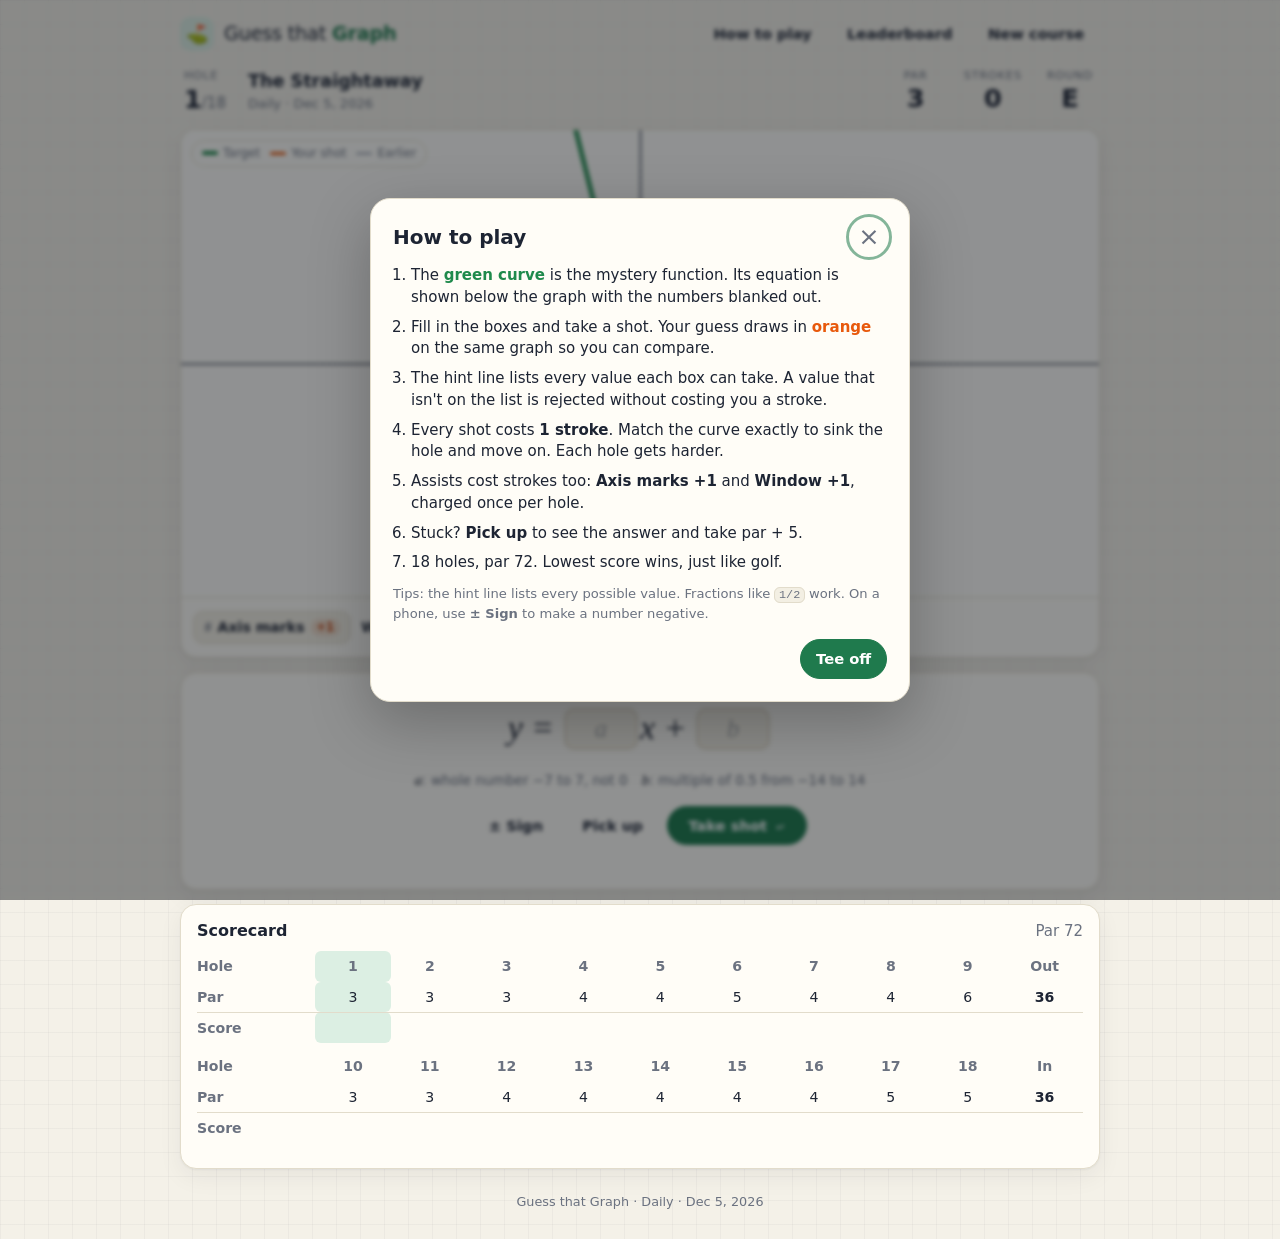
==== public/index.html @ 8b31d604 "Add security headers, SEO metadata, icons and social card Serve a strict 'self'-only CSP plus the us" ====
<!doctype html>
<html lang="en">
<head>
  <meta charset="utf-8">
  <meta name="viewport" content="width=device-width, initial-scale=1, viewport-fit=cover">
  <title>Guess that Graph — a daily curve-fitting golf puzzle</title>
  <meta name="description" content="Read the mystery curve, guess the coefficients and exponents of its equation, and sink all 18 holes in as few strokes as you can. A new course every day.">
  <meta name="theme-color" content="#f4f1e8" media="(prefers-color-scheme: light)">
  <meta name="theme-color" content="#0f141a" media="(prefers-color-scheme: dark)">
  <link rel="canonical" href="https://graph.tryonlinux.com/">

  <meta property="og:type" content="website">
  <meta property="og:site_name" content="Guess that Graph">
  <meta property="og:title" content="Guess that Graph">
  <meta property="og:description" content="Read the curve, guess the equation, fewest strokes wins. 18 holes, par 72, a new course daily.">
  <meta property="og:url" content="https://graph.tryonlinux.com/">
  <meta property="og:image" content="https://graph.tryonlinux.com/og-image.png">
  <meta property="og:image:type" content="image/png">
  <meta property="og:image:width" content="1200">
  <meta property="og:image:height" content="630">
  <meta property="og:image:alt" content="A graph with a green mystery curve and an orange guess beside a blanked-out equation">
  <meta name="twitter:card" content="summary_large_image">
  <meta name="twitter:title" content="Guess that Graph">
  <meta name="twitter:description" content="Read the curve, guess the equation, fewest strokes wins. 18 holes, par 72, a new course daily.">
  <meta name="twitter:image" content="https://graph.tryonlinux.com/og-image.png">

  <link rel="icon" href="/favicon.svg" type="image/svg+xml">
  <link rel="apple-touch-icon" href="/apple-touch-icon.png">
  <link rel="manifest" href="/site.webmanifest">
  <meta name="apple-mobile-web-app-title" content="Graph Golf">
  <link rel="stylesheet" href="style.css">
  <script type="application/ld+json">
  {
    "@context": "https://schema.org",
    "@type": "VideoGame",
    "name": "Guess that Graph",
    "url": "https://graph.tryonlinux.com/",
    "image": "https://graph.tryonlinux.com/og-image.png",
    "description": "A golf-style math puzzle. A mystery curve is plotted and its equation shown with the numbers blanked out; fill them in and match the curve in as few strokes as possible across 18 holes.",
    "genre": ["Puzzle", "Educational"],
    "applicationCategory": "Game",
    "gamePlatform": "Web browser",
    "playMode": "SinglePlayer",
    "operatingSystem": "Any",
    "inLanguage": "en",
    "author": { "@type": "Person", "name": "Jordan Tryon" },
    "offers": { "@type": "Offer", "price": "0", "priceCurrency": "USD" }
  }
  </script>
</head>
<body>
  <header class="topbar">
    <a class="brand" href="./" aria-label="Guess that Graph home">
      <span class="brand-mark" aria-hidden="true">⛳</span>
      <span>Guess that <b>Graph</b></span>
    </a>
    <nav class="topnav">
      <button class="btn ghost" data-open="help">How to play</button>
      <button class="btn ghost" data-open="board">Leaderboard</button>
      <button class="btn ghost" data-open="course">New course</button>
    </nav>
  </header>

  <main class="wrap">
    <section class="hud">
      <div class="hud-hole">
        <span class="label">Hole</span>
        <strong id="hudHole">1</strong><span class="muted">/18</span>
      </div>
      <div class="hud-name">
        <span id="hudName">The Straightaway</span>
        <span class="muted small" id="hudCourse"></span>
      </div>
      <div class="hud-stat"><span class="label">Par</span><strong id="hudPar">3</strong></div>
      <div class="hud-stat"><span class="label">Strokes</span><strong id="hudStrokes">0</strong></div>
      <div class="hud-stat"><span class="label">Round</span><strong id="hudRound">E</strong></div>
    </section>

    <section class="card plot-card">
      <div class="plot" id="plot">
        <canvas id="canvas" aria-label="Graph of the mystery function and your guesses" role="img"></canvas>
        <div class="legend" aria-hidden="true">
          <span><i class="sw sw-target"></i>Target</span>
          <span><i class="sw sw-guess"></i>Your shot</span>
          <span><i class="sw sw-ghost"></i>Earlier</span>
        </div>
        <div class="pan-hint" id="panHint" hidden>Drag to pan · scroll to zoom</div>
      </div>
      <div class="tools">
        <button class="tool" id="toggleMarks" aria-pressed="false">
          <span class="tool-ico" aria-hidden="true">#</span> Axis marks <span class="cost" id="marksCost">+1</span>
        </button>
        <div class="tool-group" role="group" aria-label="Window size">
          <span class="tool-label">Window <span class="cost" id="winCost">+1</span></span>
          <button class="tool icon" id="zoomOut" aria-label="Zoom out">−</button>
          <button class="tool icon" id="zoomIn" aria-label="Zoom in">+</button>
          <button class="tool icon" id="zoomReset" aria-label="Reset window">⟲</button>
        </div>
      </div>
    </section>

    <section class="card eq-card">
      <form id="guessForm" autocomplete="off" novalidate>
        <div class="equation" id="equation"></div>
        <p class="hints" id="hints"></p>
        <div class="actions">
          <button type="button" class="btn ghost" id="signBtn" title="Flip the sign of the selected box">± Sign</button>
          <button type="button" class="btn ghost" id="pickUpBtn" title="Give up this hole and see the answer">Pick up</button>
          <button type="submit" class="btn primary" id="shotBtn">Take shot <kbd>↵</kbd></button>
        </div>
        <p class="shot-msg" id="shotMsg" aria-live="polite"></p>
      </form>

      <div class="result" id="result" hidden>
        <div>
          <div class="result-term" id="resTerm"></div>
          <div class="result-sub" id="resSub"></div>
          <div class="result-eq" id="resEq"></div>
        </div>
        <button class="btn primary" id="nextBtn">Next hole →</button>
      </div>

      <div class="history" id="history"></div>
    </section>

    <section class="card score-card">
      <div class="score-head">
        <h2>Scorecard</h2>
        <span class="muted" id="scoreTotal"></span>
      </div>
      <div id="scorecard"></div>
    </section>
  </main>

  <footer class="foot">
    <span>Guess that Graph</span> · <span id="footCourse"></span>
  </footer>

  <div class="toast" id="toast" role="status" aria-live="polite"></div>

  <!-- How to play -->
  <dialog id="dlg-help">
    <div class="dlg">
      <header><h2>How to play</h2><button class="x" data-close aria-label="Close">×</button></header>
      <ol class="steps">
        <li>The <b class="c-target">green curve</b> is the mystery function. Its equation is shown below the graph with the numbers blanked out.</li>
        <li>Fill in the boxes and take a shot. Your guess draws in <b class="c-guess">orange</b> on the same graph so you can compare.</li>
        <li>The hint line lists every value each box can take. A value that isn't on the list is rejected without costing you a stroke.</li>
        <li>Every shot costs <b>1 stroke</b>. Match the curve exactly to sink the hole and move on. Each hole gets harder.</li>
        <li>Assists cost strokes too: <b>Axis marks +1</b> and <b>Window +1</b>, charged once per hole.</li>
        <li>Stuck? <b>Pick up</b> to see the answer and take par + 5.</li>
        <li>18 holes, par 72. Lowest score wins, just like golf.</li>
      </ol>
      <p class="fine">Tips: the hint line lists every possible value. Fractions like <code>1/2</code> work. On a phone, use <b>± Sign</b> to make a number negative.</p>
      <div class="dlg-actions"><button class="btn primary" data-close>Tee off</button></div>
    </div>
  </dialog>

  <!-- Leaderboard -->
  <dialog id="dlg-board">
    <div class="dlg">
      <header><h2>Leaderboard</h2><button class="x" data-close aria-label="Close">×</button></header>
      <div class="tabs" role="tablist">
        <button role="tab" data-tab="course" aria-selected="true">This course</button>
        <button role="tab" data-tab="all" aria-selected="false">All rounds</button>
      </div>
      <div id="boardBody"></div>
      <p class="fine">Scores are saved in this browser.</p>
    </div>
  </dialog>

  <!-- Course picker -->
  <dialog id="dlg-course">
    <div class="dlg">
      <header><h2>Choose a course</h2><button class="x" data-close aria-label="Close">×</button></header>
      <div class="option">
        <div>
          <strong>Daily course</strong>
          <div class="muted small" id="dailyStatus">Same 18 holes for everyone today.</div>
        </div>
        <button class="btn primary" id="playDaily">Play daily</button>
      </div>
      <div class="option">
        <div>
          <strong>Random course</strong>
          <div class="muted small">Fresh holes with a code you can share.</div>
        </div>
        <button class="btn" id="playRandom">Start random</button>
      </div>
      <form class="option" id="codeForm">
        <label for="codeInput"><strong>Course code</strong>
          <span class="muted small">Play a friend's course.</span></label>
        <div class="inline">
          <input id="codeInput" maxlength="8" placeholder="e.g. K3F9QZ" autocapitalize="characters" spellcheck="false">
          <button class="btn">Go</button>
        </div>
      </form>
      <div class="option subtle">
        <div>
          <strong>Current course</strong>
          <div class="muted small" id="currentCourseInfo"></div>
        </div>
        <div class="inline">
          <button class="btn ghost" id="copyLink">Copy link</button>
          <button class="btn ghost danger" id="restartCourse">Restart</button>
        </div>
      </div>
    </div>
  </dialog>

  <!-- Round complete -->
  <dialog id="dlg-finish">
    <div class="dlg">
      <header><h2>Round complete</h2><button class="x" data-close aria-label="Close">×</button></header>
      <div class="big-score">
        <strong id="finStrokes">72</strong>
        <span class="topar" id="finToPar">E</span>
      </div>
      <p class="center muted" id="finLine"></p>
      <pre class="emoji-card" id="finEmoji"></pre>
      <form id="lbForm" class="lb-form">
        <label for="lbName">Name for the leaderboard</label>
        <div class="inline">
          <input id="lbName" maxlength="20" required placeholder="Your name">
          <button class="btn primary">Save score</button>
        </div>
      </form>
      <p class="center saved" id="lbSaved" hidden>Score saved to the leaderboard.</p>
      <div class="dlg-actions">
        <button class="btn" id="shareBtn">Share result</button>
        <button class="btn ghost" data-open="board">Leaderboard</button>
        <button class="btn ghost" data-open="course">Another course</button>
      </div>
    </div>
  </dialog>

  <script src="game.js"></script>
</body>
</html>
---- public/style.css ----
:root {
  --bg: #f4f1e8;
  --surface: #fffdf7;
  --surface-2: #f3efe3;
  --ink: #1d2433;
  --muted: #6b7280;
  --line: #e2dccb;
  --accent: #1f7a4d;
  --accent-hover: #196641;
  --accent-ink: #ffffff;
  --accent-soft: #dcefe3;
  --target: #1f8a4c;
  --guess: #e8590c;
  --ghost: #8b93a3;
  --plot-bg: #fffef9;
  --grid: #ece6d5;
  --axis: #3b4252;
  --label: #6b7280;
  --danger: #b4410f;
  --eagle: #7c3aed;
  --birdie: #2563eb;
  --bogey: #b7791f;
  --double: #c2410c;
  --paper-line: rgba(29, 36, 51, 0.035);
  --radius: 16px;
  --shadow: 0 1px 2px rgba(29, 36, 51, 0.05), 0 8px 24px rgba(29, 36, 51, 0.06);
  --font: ui-rounded, "SF Pro Rounded", system-ui, -apple-system, "Segoe UI", Roboto, "Helvetica Neue", Arial, sans-serif;
  --math: "Cambria Math", "STIX Two Math", "Latin Modern Math", Cambria, "Times New Roman", Times, serif;
  color-scheme: light;
}

@media (prefers-color-scheme: dark) {
  :root {
    --bg: #0f141a;
    --surface: #161d25;
    --surface-2: #1c252f;
    --ink: #e7eaee;
    --muted: #97a1ae;
    --line: #27323e;
    --accent: #3fbf7f;
    --accent-hover: #52cc8e;
    --accent-ink: #062014;
    --accent-soft: #173327;
    --target: #4ade80;
    --guess: #fb923c;
    --ghost: #7c8796;
    --plot-bg: #121920;
    --grid: #1e2833;
    --axis: #aab4c0;
    --label: #8793a2;
    --danger: #f08a5d;
    --eagle: #a78bfa;
    --birdie: #60a5fa;
    --bogey: #e0b45a;
    --double: #f97316;
    --paper-line: rgba(255, 255, 255, 0.025);
    --shadow: 0 1px 2px rgba(0, 0, 0, 0.3), 0 8px 24px rgba(0, 0, 0, 0.25);
    color-scheme: dark;
  }
}

* { box-sizing: border-box; }
[hidden] { display: none !important; }

html { -webkit-text-size-adjust: 100%; }

body {
  margin: 0;
  font-family: var(--font);
  font-size: 15px;
  line-height: 1.45;
  color: var(--ink);
  background-color: var(--bg);
  background-image:
    linear-gradient(var(--paper-line) 1px, transparent 1px),
    linear-gradient(90deg, var(--paper-line) 1px, transparent 1px);
  background-size: 24px 24px;
  min-height: 100vh;
  padding-inline: max(16px, env(safe-area-inset-left));
}

button, input { font: inherit; color: inherit; }
kbd {
  font-family: var(--font);
  font-size: 0.75em;
  opacity: 0.75;
  margin-left: 0.35em;
}
code {
  font-size: 0.9em;
  background: var(--surface-2);
  border: 1px solid var(--line);
  border-radius: 6px;
  padding: 0 0.3em;
}

.muted { color: var(--muted); }
.small { font-size: 0.82rem; }
.center { text-align: center; }

/* ---------- top bar ---------- */
.topbar {
  max-width: 920px;
  margin: 0 auto;
  display: flex;
  align-items: center;
  justify-content: space-between;
  gap: 12px;
  flex-wrap: wrap;
  padding-block: 14px 6px;
}
.brand {
  display: flex;
  align-items: center;
  gap: 10px;
  color: inherit;
  text-decoration: none;
  font-size: 1.2rem;
  letter-spacing: -0.01em;
}
.brand b { color: var(--accent); }
.brand-mark {
  display: grid;
  place-items: center;
  width: 34px;
  height: 34px;
  border-radius: 10px;
  background: var(--accent-soft);
  font-size: 18px;
}
.topnav { display: flex; gap: 4px; flex-wrap: wrap; }

/* ---------- buttons ---------- */
.btn {
  appearance: none;
  border: 1px solid var(--line);
  background: var(--surface);
  color: var(--ink);
  padding: 0.55em 1em;
  border-radius: 999px;
  cursor: pointer;
  font-weight: 600;
  font-size: 0.92rem;
  white-space: nowrap;
  transition: background-color 0.15s, border-color 0.15s, transform 0.08s;
}
.btn:hover { border-color: var(--muted); }
.btn:active { transform: translateY(1px); }
.btn:disabled { opacity: 0.45; cursor: not-allowed; transform: none; }
.btn.primary {
  background: var(--accent);
  border-color: var(--accent);
  color: var(--accent-ink);
}
.btn.primary:hover { background: var(--accent-hover); border-color: var(--accent-hover); }
.btn.ghost { background: transparent; border-color: transparent; }
.btn.ghost:hover { background: var(--surface-2); border-color: var(--line); }
.btn.danger { color: var(--danger); }
:focus-visible { outline: 3px solid color-mix(in srgb, var(--accent) 55%, transparent); outline-offset: 2px; }

/* ---------- layout ---------- */
.wrap {
  max-width: 920px;
  margin: 0 auto;
  display: grid;
  grid-template-columns: minmax(0, 1fr);
  gap: 14px;
  padding-block: 8px 24px;
}
.wrap > * { min-width: 0; }
.card {
  background: var(--surface);
  border: 1px solid var(--line);
  border-radius: var(--radius);
  box-shadow: var(--shadow);
}

/* ---------- HUD ---------- */
.hud {
  display: grid;
  grid-template-columns: auto 1fr repeat(3, auto);
  align-items: center;
  gap: 8px 22px;
  padding-inline: 4px;
}
.hud .label {
  display: block;
  font-size: 0.7rem;
  text-transform: uppercase;
  letter-spacing: 0.08em;
  color: var(--muted);
}
.hud strong { font-size: 1.6rem; line-height: 1.1; font-variant-numeric: tabular-nums; }
.hud-hole .label { margin-bottom: 1px; }
.hud-name { display: flex; flex-direction: column; min-width: 0; }
.hud-name > span:first-child { font-weight: 700; font-size: 1.1rem; }
.hud-stat { text-align: center; min-width: 52px; }
#hudRound.under { color: var(--birdie); }
#hudRound.over { color: var(--double); }

/* ---------- plot ---------- */
.plot-card { overflow: hidden; }
.plot {
  position: relative;
  height: clamp(260px, 52vh, 540px);
  background: var(--plot-bg);
  border-bottom: 1px solid var(--line);
  touch-action: manipulation;
}
.plot.pannable { cursor: grab; touch-action: none; }
.plot.pannable.dragging { cursor: grabbing; }
.plot canvas { position: absolute; inset: 0; width: 100%; height: 100%; display: block; }
.legend {
  position: absolute;
  top: 10px;
  left: 10px;
  display: flex;
  gap: 10px;
  flex-wrap: wrap;
  font-size: 0.75rem;
  color: var(--muted);
  background: color-mix(in srgb, var(--plot-bg) 85%, transparent);
  padding: 4px 10px;
  border-radius: 999px;
  border: 1px solid var(--line);
  pointer-events: none;
}
.legend span { display: inline-flex; align-items: center; gap: 5px; }
.sw { display: inline-block; width: 16px; height: 3px; border-radius: 2px; }
.sw-target { background: var(--target); height: 4px; }
.sw-guess { background: var(--guess); }
.sw-ghost { background: var(--ghost); opacity: 0.6; }
.pan-hint {
  position: absolute;
  bottom: 10px;
  right: 10px;
  font-size: 0.75rem;
  color: var(--muted);
  pointer-events: none;
}

.tools {
  display: flex;
  align-items: center;
  gap: 10px;
  flex-wrap: wrap;
  padding: 10px 12px;
}
.tool {
  appearance: none;
  display: inline-flex;
  align-items: center;
  gap: 6px;
  border: 1px solid var(--line);
  background: var(--surface-2);
  border-radius: 10px;
  padding: 0.4em 0.75em;
  cursor: pointer;
  font-weight: 600;
  font-size: 0.88rem;
}
.tool:hover { border-color: var(--muted); }
.tool[aria-pressed="true"] { background: var(--accent-soft); border-color: var(--accent); color: var(--ink); }
.tool.icon { width: 34px; justify-content: center; padding: 0.4em 0; font-size: 1.05rem; }
.tool-ico { font-family: var(--math); color: var(--muted); }
.tool-group { display: inline-flex; align-items: center; gap: 4px; }
.tool-label { font-size: 0.88rem; font-weight: 600; margin-right: 4px; display: inline-flex; gap: 6px; align-items: center; }
.cost {
  font-size: 0.72rem;
  font-weight: 700;
  color: var(--double);
  background: color-mix(in srgb, var(--double) 12%, transparent);
  border-radius: 999px;
  padding: 0 0.5em;
}
.cost.paid { color: var(--muted); background: var(--surface-2); }

/* ---------- equation ---------- */
.eq-card { padding: 18px 16px 14px; }
.equation {
  font-family: var(--math);
  font-size: clamp(22px, 5vw, 34px);
  line-height: 2.2;
  text-align: center;
  word-spacing: 0.02em;
}
.equation i { font-style: italic; padding-right: 0.04em; }
.equation .op { white-space: pre; }
.slot {
  display: inline-block;
  font-family: var(--font);
  font-size: 0.72em;
  font-weight: 600;
  width: 3em;
  height: 1.7em;
  text-align: center;
  padding: 0 0.1em;
  margin: 0 0.1em;
  border: 2px solid var(--line);
  border-radius: 10px;
  background: var(--surface-2);
  color: var(--ink);
  vertical-align: 0.1em;
  transition: border-color 0.15s, box-shadow 0.15s;
}
.slot::placeholder { color: var(--muted); opacity: 0.55; font-family: var(--math); font-style: italic; font-weight: 400; }
.slot:focus { outline: none; border-color: var(--accent); box-shadow: 0 0 0 3px color-mix(in srgb, var(--accent) 25%, transparent); }
.slot.sup { font-size: 0.48em; width: 2.6em; height: 1.8em; vertical-align: 1.35em; margin-left: 0.05em; }
.slot:disabled { opacity: 1; background: var(--accent-soft); border-color: transparent; }
.slot.shake { animation: shake 0.35s; border-color: var(--double); }
@keyframes shake {
  20%, 60% { transform: translateX(-4px); }
  40%, 80% { transform: translateX(4px); }
}

.hints {
  margin: 4px 0 14px;
  text-align: center;
  color: var(--muted);
  font-size: 0.85rem;
  display: flex;
  flex-wrap: wrap;
  justify-content: center;
  gap: 4px 14px;
}
.hints i { font-family: var(--math); font-size: 1.1em; color: var(--ink); }

.actions { display: flex; gap: 8px; justify-content: center; flex-wrap: wrap; }
.actions .btn.primary { padding-inline: 1.4em; }
.shot-msg { text-align: center; min-height: 1.4em; margin: 10px 0 0; color: var(--muted); font-size: 0.9rem; }

.result {
  display: flex;
  align-items: center;
  justify-content: space-between;
  gap: 14px;
  flex-wrap: wrap;
  margin-top: 6px;
  padding: 14px 16px;
  border-radius: 12px;
  background: var(--accent-soft);
  animation: pop 0.35s ease-out;
}
.result-term { font-size: 1.5rem; font-weight: 800; letter-spacing: -0.01em; }
.result-sub { color: var(--muted); font-size: 0.9rem; }
.result-eq { font-family: var(--math); font-size: 1.25rem; margin-top: 2px; }
.result-eq i { font-style: italic; }
.result.picked { background: var(--surface-2); }
@keyframes pop { from { transform: scale(0.97); opacity: 0; } to { transform: scale(1); opacity: 1; } }

.history {
  display: flex;
  flex-wrap: wrap;
  gap: 6px;
  justify-content: center;
  margin-top: 12px;
}
.history:empty { display: none; }
.chip {
  appearance: none;
  border: 1px solid var(--line);
  background: transparent;
  border-radius: 999px;
  padding: 0.2em 0.7em;
  font-size: 0.8rem;
  color: var(--muted);
  cursor: pointer;
  font-variant-numeric: tabular-nums;
}
.chip:hover { color: var(--ink); border-color: var(--muted); }
.chip b { color: var(--ink); font-weight: 600; }
.chip i { font-family: var(--math); }
.chip.win { border-color: var(--accent); color: var(--accent); }

/* ---------- scorecard ---------- */
.score-card { padding: 14px 16px 16px; }
.score-head { display: flex; justify-content: space-between; align-items: baseline; gap: 8px; flex-wrap: wrap; margin-bottom: 8px; }
.score-head h2 { font-size: 1rem; margin: 0; }
.sc-scroll { overflow-x: auto; margin-bottom: 8px; }
.sc {
  border-collapse: collapse;
  width: 100%;
  min-width: 520px;
  font-variant-numeric: tabular-nums;
  font-size: 0.88rem;
}
.sc th, .sc td { text-align: center; padding: 5px 2px; border-bottom: 1px solid var(--line); min-width: 34px; }
.sc th[scope="row"] { text-align: left; color: var(--muted); font-weight: 600; min-width: 52px; padding-left: 0; }
.sc thead th { color: var(--muted); font-weight: 600; }
.sc .cur { background: var(--accent-soft); border-radius: 6px; }
.sc .sum { font-weight: 700; }
.sc tr:last-child th, .sc tr:last-child td { border-bottom: none; }
.mark {
  display: inline-grid;
  place-items: center;
  width: 26px;
  height: 26px;
  font-weight: 700;
}
.mark.eagle { border-radius: 50%; box-shadow: 0 0 0 2px var(--eagle), 0 0 0 4px var(--surface), 0 0 0 6px var(--eagle); color: var(--eagle); width: 22px; height: 22px; }
.mark.birdie { border-radius: 50%; box-shadow: 0 0 0 2px var(--birdie); color: var(--birdie); }
.mark.bogey { box-shadow: 0 0 0 2px var(--bogey); color: var(--bogey); border-radius: 3px; }
.mark.double { box-shadow: 0 0 0 2px var(--double), 0 0 0 4px var(--surface), 0 0 0 6px var(--double); color: var(--double); border-radius: 2px; width: 22px; height: 22px; }
.mark.picked { color: var(--muted); text-decoration: line-through; }
.mark.live { color: var(--muted); font-weight: 500; }

/* ---------- footer ---------- */
.foot {
  max-width: 920px;
  margin: 0 auto;
  padding-block: 0 28px;
  text-align: center;
  font-size: 0.8rem;
  color: var(--muted);
}

/* ---------- toast ---------- */
.toast {
  position: fixed;
  left: 50%;
  bottom: max(20px, env(safe-area-inset-bottom));
  transform: translate(-50%, 20px);
  background: var(--ink);
  color: var(--bg);
  padding: 10px 16px;
  border-radius: 12px;
  font-size: 0.9rem;
  max-width: calc(100vw - 32px);
  opacity: 0;
  pointer-events: none;
  transition: opacity 0.2s, transform 0.2s;
  z-index: 50;
  text-align: center;
}
.toast.show { opacity: 1; transform: translate(-50%, 0); }

/* ---------- dialogs ---------- */
dialog {
  border: 1px solid var(--line);
  border-radius: 20px;
  padding: 0;
  width: min(540px, calc(100vw - 32px));
  max-height: calc(100vh - 48px);
  background: var(--surface);
  color: var(--ink);
  box-shadow: 0 20px 60px rgba(0, 0, 0, 0.25);
}
dialog::backdrop { background: rgba(10, 14, 20, 0.45); backdrop-filter: blur(2px); }
dialog[open] { animation: pop 0.2s ease-out; }
.dlg { padding: 20px 22px 22px; }
.dlg header { display: flex; justify-content: space-between; align-items: center; margin-bottom: 10px; }
.dlg h2 { margin: 0; font-size: 1.25rem; }
.x {
  appearance: none;
  border: none;
  background: transparent;
  font-size: 1.6rem;
  line-height: 1;
  cursor: pointer;
  color: var(--muted);
  width: 36px;
  height: 36px;
  border-radius: 50%;
}
.x:hover { background: var(--surface-2); color: var(--ink); }
.steps { padding-left: 1.2em; margin: 0 0 10px; }
.steps li { margin-bottom: 8px; }
.c-target { color: var(--target); }
.c-guess { color: var(--guess); }
.fine { color: var(--muted); font-size: 0.82rem; margin: 10px 0 0; }
.dlg-actions { display: flex; gap: 8px; justify-content: flex-end; flex-wrap: wrap; margin-top: 16px; }

.option {
  display: flex;
  justify-content: space-between;
  align-items: center;
  gap: 12px;
  flex-wrap: wrap;
  padding: 12px 0;
  border-bottom: 1px solid var(--line);
  margin: 0;
}
.option:last-child { border-bottom: none; }
.option label { display: flex; flex-direction: column; }
.inline { display: flex; gap: 6px; align-items: center; }
.dlg input {
  border: 1px solid var(--line);
  background: var(--surface-2);
  border-radius: 10px;
  padding: 0.5em 0.75em;
  min-width: 0;
  width: 150px;
}
.dlg input:focus { outline: none; border-color: var(--accent); }
#codeInput { text-transform: uppercase; letter-spacing: 0.08em; width: 130px; }

.tabs { display: flex; gap: 4px; margin-bottom: 10px; background: var(--surface-2); padding: 4px; border-radius: 999px; width: fit-content; }
.tabs button {
  appearance: none;
  border: none;
  background: transparent;
  padding: 0.35em 0.9em;
  border-radius: 999px;
  cursor: pointer;
  font-weight: 600;
  font-size: 0.88rem;
  color: var(--muted);
}
.tabs button[aria-selected="true"] { background: var(--surface); color: var(--ink); box-shadow: var(--shadow); }
.board-scroll { overflow-x: auto; max-height: 50vh; }
.board { width: 100%; border-collapse: collapse; font-variant-numeric: tabular-nums; font-size: 0.9rem; }
.board th { text-align: left; color: var(--muted); font-weight: 600; font-size: 0.78rem; text-transform: uppercase; letter-spacing: 0.05em; padding: 6px 8px; border-bottom: 1px solid var(--line); }
.board td { padding: 8px; border-bottom: 1px solid var(--line); white-space: nowrap; }
.board td.name { white-space: normal; word-break: break-word; font-weight: 600; }
.board tr.me td { background: var(--accent-soft); }
.board .num { text-align: right; }
.empty { text-align: center; color: var(--muted); padding: 24px 0; }

.big-score { display: flex; justify-content: center; align-items: baseline; gap: 12px; margin: 6px 0 0; }
.big-score strong { font-size: 3.4rem; line-height: 1; font-variant-numeric: tabular-nums; }
.topar { font-size: 1.5rem; font-weight: 700; }
.topar.under { color: var(--birdie); }
.topar.over { color: var(--double); }
.emoji-card {
  text-align: center;
  font-size: 1.3rem;
  line-height: 1.35;
  letter-spacing: 0.1em;
  margin: 8px 0 14px;
  font-family: inherit;
  white-space: pre-wrap;
}
.lb-form { display: flex; flex-direction: column; gap: 6px; align-items: center; }
.lb-form label { font-size: 0.85rem; color: var(--muted); }
.lb-form input { width: 190px; }
.saved { color: var(--accent); font-weight: 600; }

/* ---------- confetti ---------- */
.confetti { position: fixed; inset: 0; pointer-events: none; overflow: hidden; z-index: 60; }
.confetti span {
  position: absolute;
  top: -16px;
  width: 8px;
  height: 12px;
  border-radius: 2px;
  animation: fall var(--d, 2s) cubic-bezier(0.25, 0.4, 0.6, 1) forwards;
}
@keyframes fall {
  to { transform: translate(var(--x, 0), 105vh) rotate(var(--r, 360deg)); opacity: 0.8; }
}

/* ---------- small screens ---------- */
@media (max-width: 640px) {
  .topnav .btn { padding-inline: 0.7em; font-size: 0.85rem; }
  .hud { grid-template-columns: auto 1fr repeat(3, auto); gap: 6px 12px; }
  .hud strong { font-size: 1.3rem; }
  .hud-name > span:first-child { font-size: 0.95rem; }
  .hud-stat { min-width: 40px; }
  .plot { height: clamp(240px, 46vh, 420px); }
  .legend { font-size: 0.7rem; gap: 8px; }
  .option > .btn { width: 100%; }
}
@media (max-width: 420px) {
  .hud { grid-template-columns: repeat(3, 1fr); }
  .hud-hole { grid-column: 1; grid-row: 1; }
  .hud-name { grid-column: 2 / 4; grid-row: 1; }
  .hud-stat { grid-row: 2; }
}

@media (prefers-reduced-motion: reduce) {
  *, *::before, *::after { animation-duration: 0.001ms !important; transition-duration: 0.001ms !important; }
}

/* ---------- 404 ---------- */
.notfound { text-align: center; padding: 56px 20px; }
.notfound h1 { font-size: 1.9rem; margin: 0 0 6px; letter-spacing: -0.01em; }
.notfound p { margin: 0 0 20px; }
.notfound .btn { display: inline-block; text-decoration: none; }
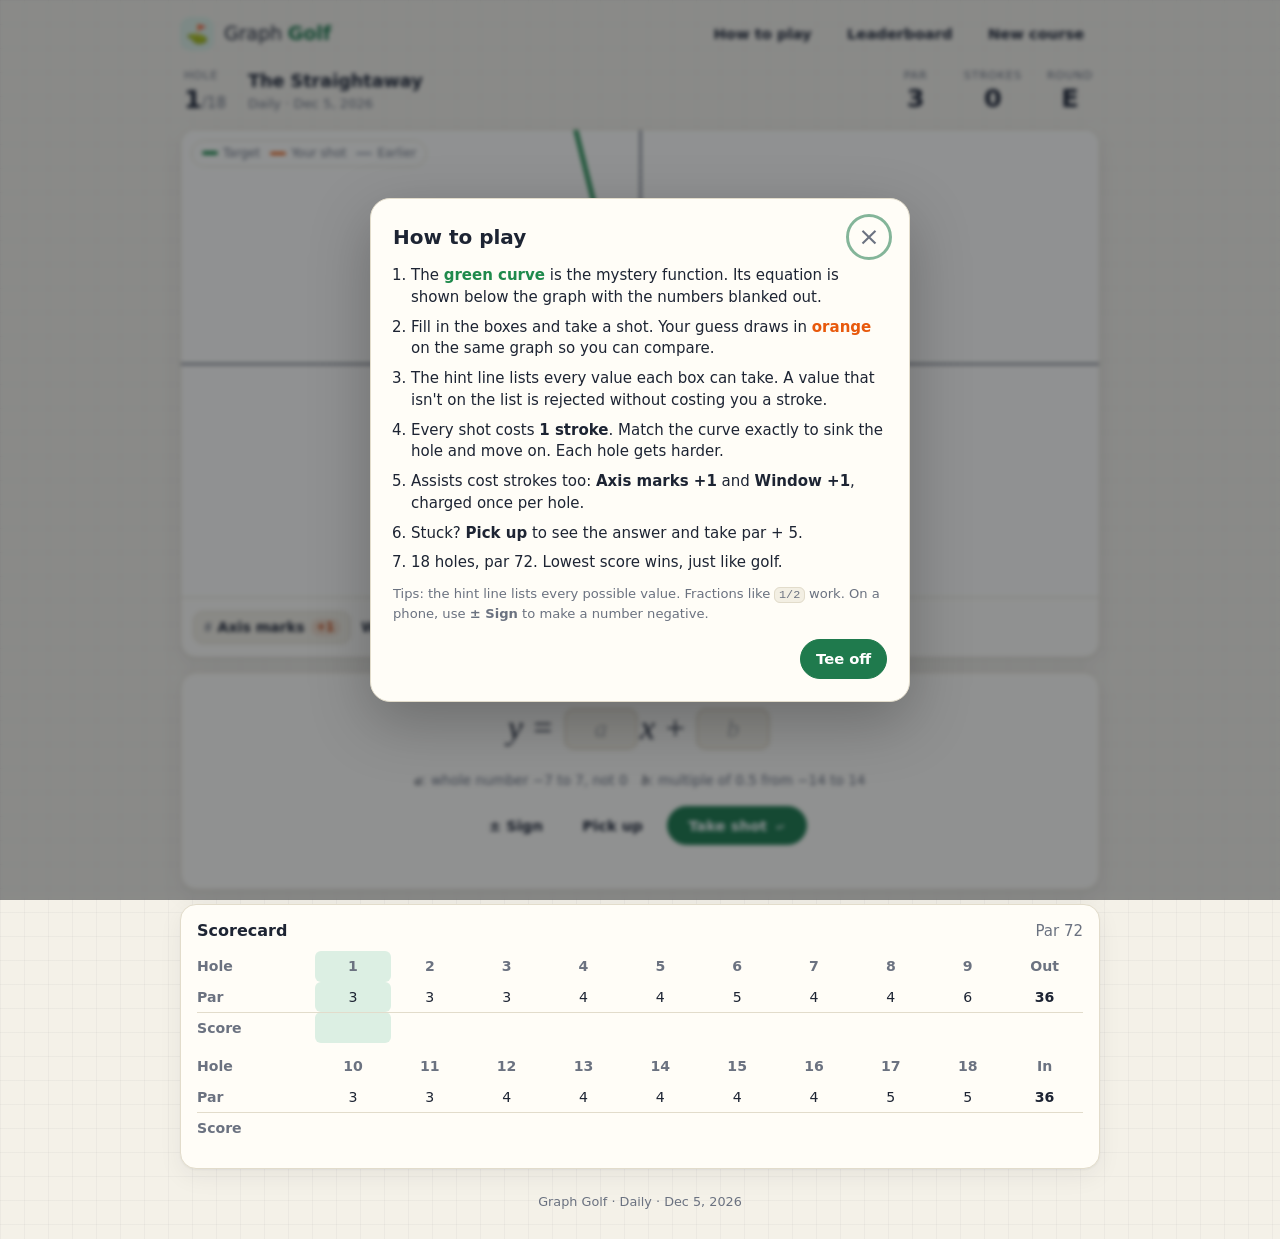
==== commit d7011a07: "Rename the game to Graph Golf Matches the repo, worker and graph.tryonlinux.com, which were already " ====
--- a/public/index.html
+++ b/public/index.html
@@ -3,15 +3,15 @@
 <head>
   <meta charset="utf-8">
   <meta name="viewport" content="width=device-width, initial-scale=1, viewport-fit=cover">
-  <title>Guess that Graph — a daily curve-fitting golf puzzle</title>
+  <title>Graph Golf — a daily curve-fitting puzzle</title>
   <meta name="description" content="Read the mystery curve, guess the coefficients and exponents of its equation, and sink all 18 holes in as few strokes as you can. A new course every day.">
   <meta name="theme-color" content="#f4f1e8" media="(prefers-color-scheme: light)">
   <meta name="theme-color" content="#0f141a" media="(prefers-color-scheme: dark)">
   <link rel="canonical" href="https://graph.tryonlinux.com/">
 
   <meta property="og:type" content="website">
-  <meta property="og:site_name" content="Guess that Graph">
-  <meta property="og:title" content="Guess that Graph">
+  <meta property="og:site_name" content="Graph Golf">
+  <meta property="og:title" content="Graph Golf">
   <meta property="og:description" content="Read the curve, guess the equation, fewest strokes wins. 18 holes, par 72, a new course daily.">
   <meta property="og:url" content="https://graph.tryonlinux.com/">
   <meta property="og:image" content="https://graph.tryonlinux.com/og-image.png">
@@ -20,7 +20,7 @@
   <meta property="og:image:height" content="630">
   <meta property="og:image:alt" content="A graph with a green mystery curve and an orange guess beside a blanked-out equation">
   <meta name="twitter:card" content="summary_large_image">
-  <meta name="twitter:title" content="Guess that Graph">
+  <meta name="twitter:title" content="Graph Golf">
   <meta name="twitter:description" content="Read the curve, guess the equation, fewest strokes wins. 18 holes, par 72, a new course daily.">
   <meta name="twitter:image" content="https://graph.tryonlinux.com/og-image.png">
 
@@ -33,7 +33,7 @@
   {
     "@context": "https://schema.org",
     "@type": "VideoGame",
-    "name": "Guess that Graph",
+    "name": "Graph Golf",
     "url": "https://graph.tryonlinux.com/",
     "image": "https://graph.tryonlinux.com/og-image.png",
     "description": "A golf-style math puzzle. A mystery curve is plotted and its equation shown with the numbers blanked out; fill them in and match the curve in as few strokes as possible across 18 holes.",
@@ -50,9 +50,9 @@
 </head>
 <body>
   <header class="topbar">
-    <a class="brand" href="./" aria-label="Guess that Graph home">
+    <a class="brand" href="./" aria-label="Graph Golf home">
       <span class="brand-mark" aria-hidden="true">⛳</span>
-      <span>Guess that <b>Graph</b></span>
+      <span>Graph <b>Golf</b></span>
     </a>
     <nav class="topnav">
       <button class="btn ghost" data-open="help">How to play</button>
@@ -133,7 +133,7 @@
   </main>
 
   <footer class="foot">
-    <span>Guess that Graph</span> · <span id="footCourse"></span>
+    <span>Graph Golf</span> · <span id="footCourse"></span>
   </footer>
 
   <div class="toast" id="toast" role="status" aria-live="polite"></div>
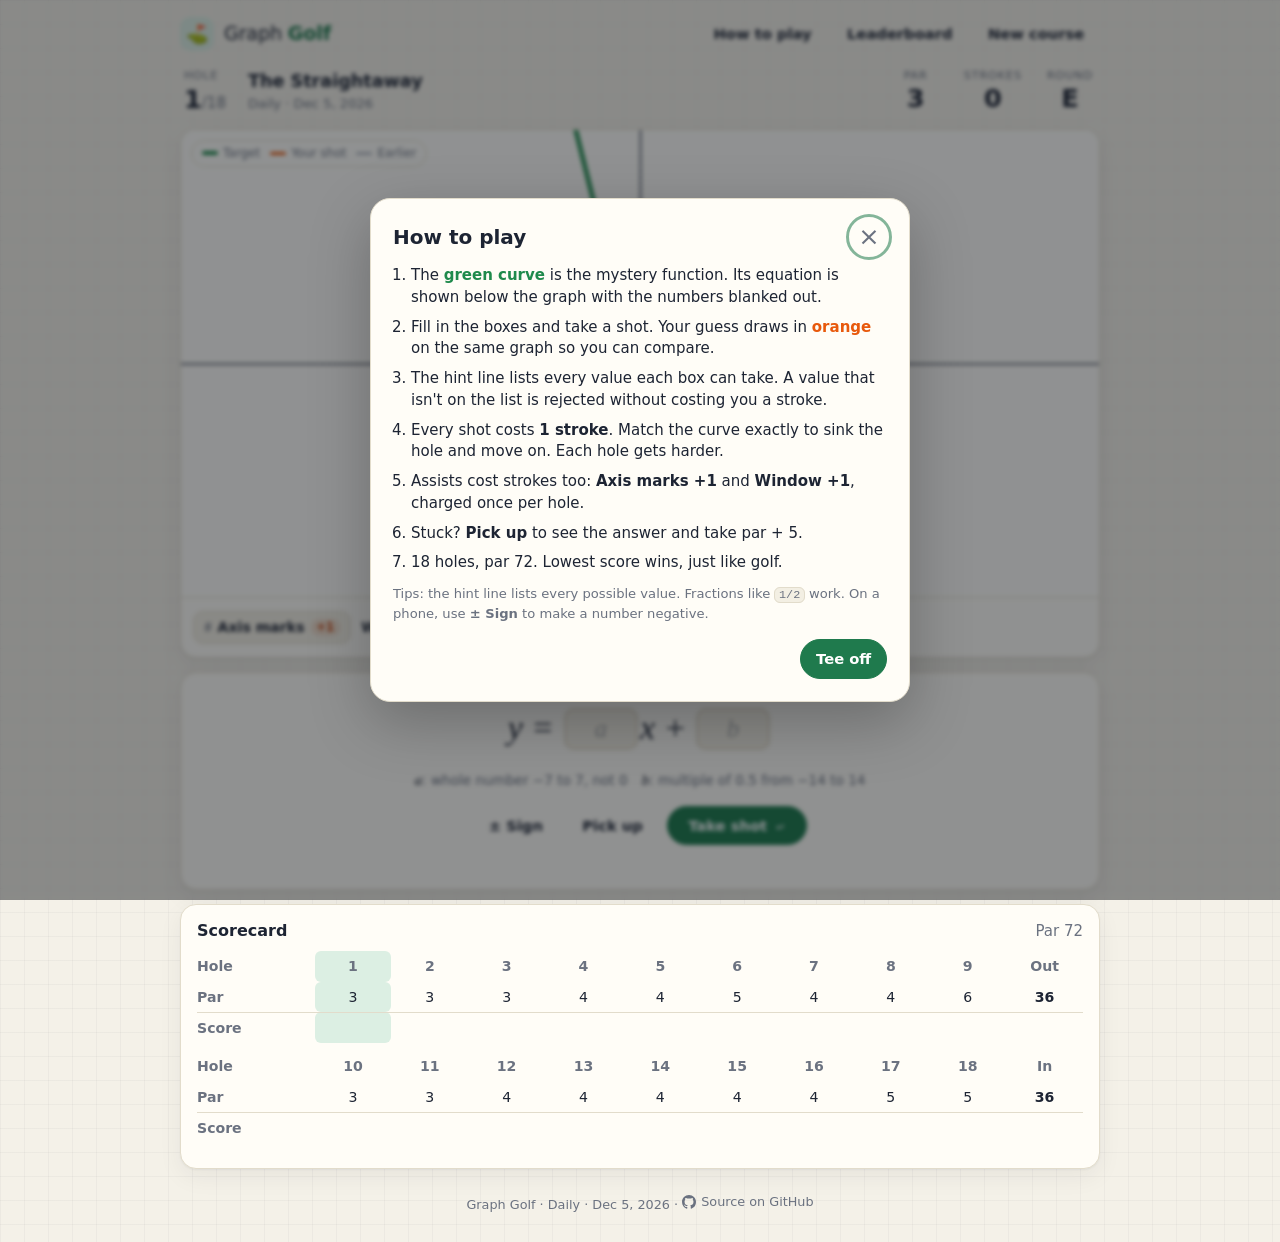
==== commit 30fd84f5: "Link the source repo from the footer Co-Authored-By: Claude Opus 5 <noreply@anthropic.com> Claude-Se" ====
--- a/public/index.html
+++ b/public/index.html
@@ -133,7 +133,11 @@
   </main>
 
   <footer class="foot">
-    <span>Graph Golf</span> · <span id="footCourse"></span>
+    <span>Graph Golf</span> · <span id="footCourse"></span> ·
+    <a class="foot-link" href="https://github.com/tryonlinux/graph-golf" target="_blank" rel="noopener noreferrer">
+      <svg class="gh" viewBox="0 0 16 16" width="14" height="14" aria-hidden="true"><path fill="currentColor" d="M8 0C3.58 0 0 3.58 0 8c0 3.54 2.29 6.53 5.47 7.59.4.07.55-.17.55-.38 0-.19-.01-.82-.01-1.49-2.01.37-2.53-.49-2.69-.94-.09-.23-.48-.94-.82-1.13-.28-.15-.68-.52-.01-.53.63-.01 1.08.58 1.23.82.72 1.21 1.87.87 2.33.66.07-.52.28-.87.51-1.07-1.78-.2-3.64-.89-3.64-3.95 0-.87.31-1.59.82-2.15-.08-.2-.36-1.02.08-2.12 0 0 .67-.21 2.2.82.64-.18 1.32-.27 2-.27.68 0 1.36.09 2 .27 1.53-1.04 2.2-.82 2.2-.82.44 1.1.16 1.92.08 2.12.51.56.82 1.27.82 2.15 0 3.07-1.87 3.75-3.65 3.95.29.25.54.73.54 1.48 0 1.07-.01 1.93-.01 2.2 0 .21.15.46.55.38A8.012 8.012 0 0 0 16 8c0-4.42-3.58-8-8-8Z"/></svg>
+      Source on GitHub
+    </a>
   </footer>
 
   <div class="toast" id="toast" role="status" aria-live="polite"></div>
--- a/public/style.css
+++ b/public/style.css
@@ -413,6 +413,17 @@
   font-size: 0.8rem;
   color: var(--muted);
 }
+.foot-link {
+  color: inherit;
+  text-decoration: none;
+  display: inline-flex;
+  align-items: center;
+  gap: 5px;
+  border-bottom: 1px solid transparent;
+  transition: color 0.15s, border-color 0.15s;
+}
+.foot-link:hover { color: var(--ink); border-bottom-color: var(--line); }
+.foot .gh { flex: none; }
 
 /* ---------- toast ---------- */
 .toast {
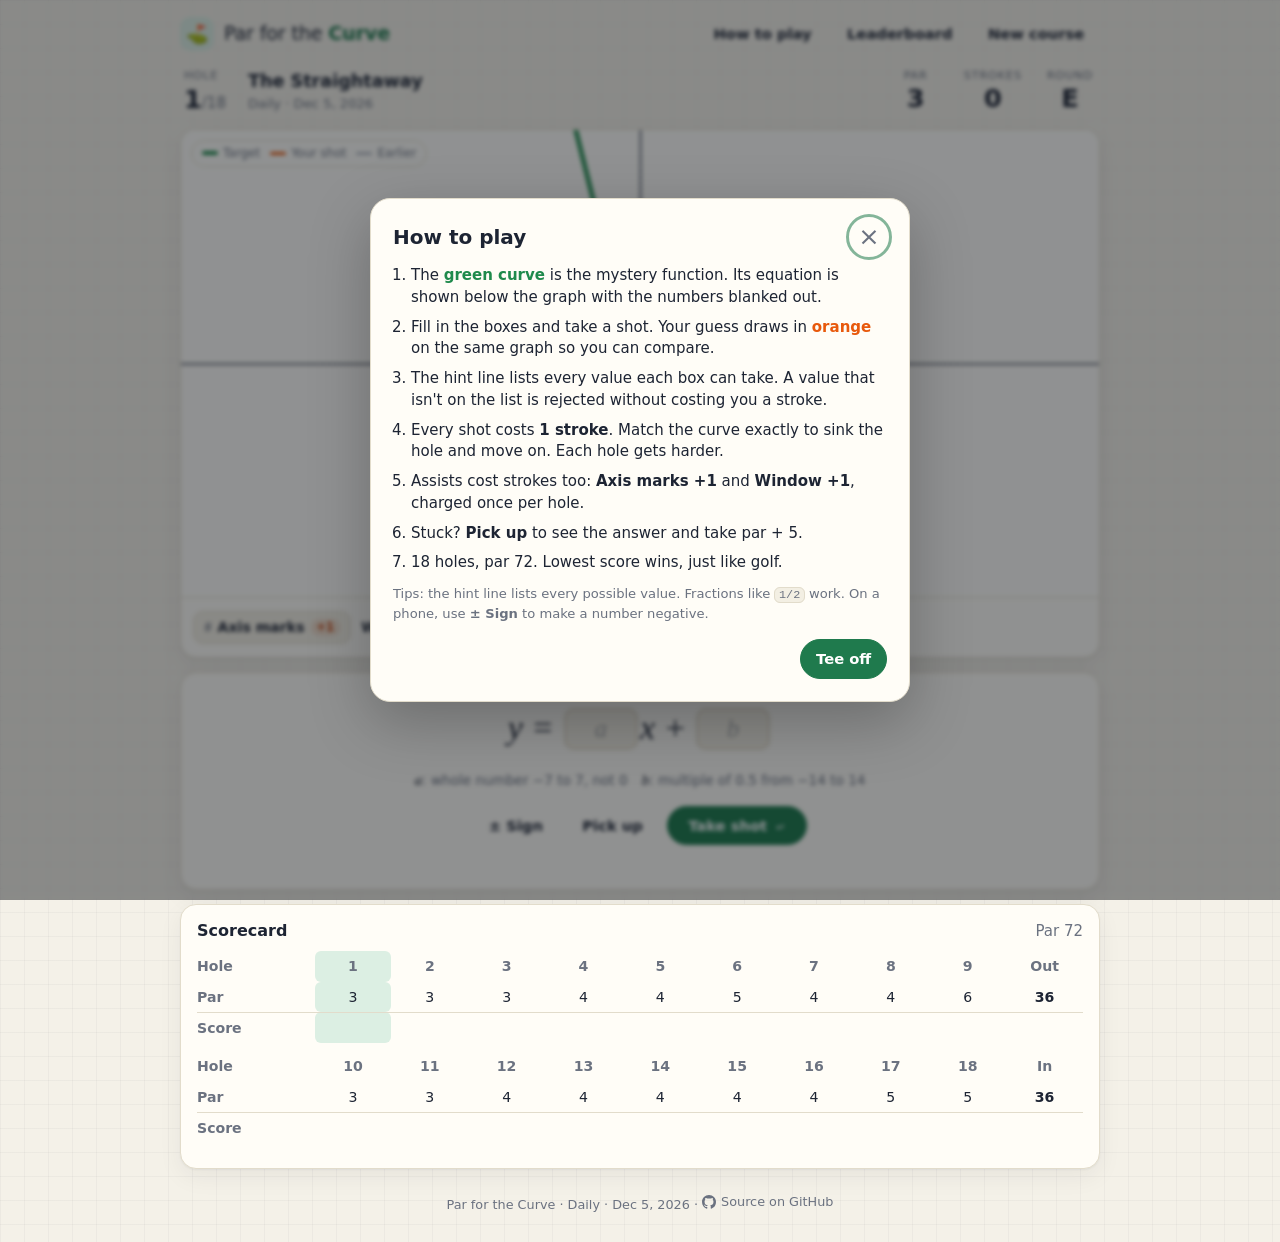
==== commit df12a699: "Rename the game to Par for the Curve Graph Golf collided with an international graph-theory competit" ====
--- a/public/index.html
+++ b/public/index.html
@@ -3,39 +3,39 @@
 <head>
   <meta charset="utf-8">
   <meta name="viewport" content="width=device-width, initial-scale=1, viewport-fit=cover">
-  <title>Graph Golf — a daily curve-fitting puzzle</title>
+  <title>Par for the Curve — a daily curve-fitting golf puzzle</title>
   <meta name="description" content="Read the mystery curve, guess the coefficients and exponents of its equation, and sink all 18 holes in as few strokes as you can. A new course every day.">
   <meta name="theme-color" content="#f4f1e8" media="(prefers-color-scheme: light)">
   <meta name="theme-color" content="#0f141a" media="(prefers-color-scheme: dark)">
-  <link rel="canonical" href="https://graph.tryonlinux.com/">
+  <link rel="canonical" href="https://par.tryonlinux.com/">
 
   <meta property="og:type" content="website">
-  <meta property="og:site_name" content="Graph Golf">
-  <meta property="og:title" content="Graph Golf">
+  <meta property="og:site_name" content="Par for the Curve">
+  <meta property="og:title" content="Par for the Curve">
   <meta property="og:description" content="Read the curve, guess the equation, fewest strokes wins. 18 holes, par 72, a new course daily.">
-  <meta property="og:url" content="https://graph.tryonlinux.com/">
-  <meta property="og:image" content="https://graph.tryonlinux.com/og-image.png">
+  <meta property="og:url" content="https://par.tryonlinux.com/">
+  <meta property="og:image" content="https://par.tryonlinux.com/og-image.png">
   <meta property="og:image:type" content="image/png">
   <meta property="og:image:width" content="1200">
   <meta property="og:image:height" content="630">
   <meta property="og:image:alt" content="A graph with a green mystery curve and an orange guess beside a blanked-out equation">
   <meta name="twitter:card" content="summary_large_image">
-  <meta name="twitter:title" content="Graph Golf">
+  <meta name="twitter:title" content="Par for the Curve">
   <meta name="twitter:description" content="Read the curve, guess the equation, fewest strokes wins. 18 holes, par 72, a new course daily.">
-  <meta name="twitter:image" content="https://graph.tryonlinux.com/og-image.png">
+  <meta name="twitter:image" content="https://par.tryonlinux.com/og-image.png">
 
   <link rel="icon" href="/favicon.svg" type="image/svg+xml">
   <link rel="apple-touch-icon" href="/apple-touch-icon.png">
   <link rel="manifest" href="/site.webmanifest">
-  <meta name="apple-mobile-web-app-title" content="Graph Golf">
+  <meta name="apple-mobile-web-app-title" content="Par for the Curve">
   <link rel="stylesheet" href="style.css">
   <script type="application/ld+json">
   {
     "@context": "https://schema.org",
     "@type": "VideoGame",
-    "name": "Graph Golf",
-    "url": "https://graph.tryonlinux.com/",
-    "image": "https://graph.tryonlinux.com/og-image.png",
+    "name": "Par for the Curve",
+    "url": "https://par.tryonlinux.com/",
+    "image": "https://par.tryonlinux.com/og-image.png",
     "description": "A golf-style math puzzle. A mystery curve is plotted and its equation shown with the numbers blanked out; fill them in and match the curve in as few strokes as possible across 18 holes.",
     "genre": ["Puzzle", "Educational"],
     "applicationCategory": "Game",
@@ -50,14 +50,14 @@
 </head>
 <body>
   <header class="topbar">
-    <a class="brand" href="./" aria-label="Graph Golf home">
+    <a class="brand" href="./" aria-label="Par for the Curve home">
       <span class="brand-mark" aria-hidden="true">⛳</span>
-      <span>Graph <b>Golf</b></span>
+      <span class="brand-word">Par for the <b>Curve</b></span>
     </a>
     <nav class="topnav">
-      <button class="btn ghost" data-open="help">How to play</button>
-      <button class="btn ghost" data-open="board">Leaderboard</button>
-      <button class="btn ghost" data-open="course">New course</button>
+      <button class="btn ghost" data-open="help" aria-label="How to play"><span class="lbl-full">How to play</span><span class="lbl-short">Help</span></button>
+      <button class="btn ghost" data-open="board" aria-label="Leaderboard"><span class="lbl-full">Leaderboard</span><span class="lbl-short">Scores</span></button>
+      <button class="btn ghost" data-open="course" aria-label="New course"><span class="lbl-full">New course</span><span class="lbl-short">Courses</span></button>
     </nav>
   </header>
 
@@ -133,8 +133,8 @@
   </main>
 
   <footer class="foot">
-    <span>Graph Golf</span> · <span id="footCourse"></span> ·
-    <a class="foot-link" href="https://github.com/tryonlinux/graph-golf" target="_blank" rel="noopener noreferrer">
+    <span>Par for the Curve</span> · <span id="footCourse"></span> ·
+    <a class="foot-link" href="https://github.com/tryonlinux/par-for-the-curve" target="_blank" rel="noopener noreferrer">
       <svg class="gh" viewBox="0 0 16 16" width="14" height="14" aria-hidden="true"><path fill="currentColor" d="M8 0C3.58 0 0 3.58 0 8c0 3.54 2.29 6.53 5.47 7.59.4.07.55-.17.55-.38 0-.19-.01-.82-.01-1.49-2.01.37-2.53-.49-2.69-.94-.09-.23-.48-.94-.82-1.13-.28-.15-.68-.52-.01-.53.63-.01 1.08.58 1.23.82.72 1.21 1.87.87 2.33.66.07-.52.28-.87.51-1.07-1.78-.2-3.64-.89-3.64-3.95 0-.87.31-1.59.82-2.15-.08-.2-.36-1.02.08-2.12 0 0 .67-.21 2.2.82.64-.18 1.32-.27 2-.27.68 0 1.36.09 2 .27 1.53-1.04 2.2-.82 2.2-.82.44 1.1.16 1.92.08 2.12.51.56.82 1.27.82 2.15 0 3.07-1.87 3.75-3.65 3.95.29.25.54.73.54 1.48 0 1.07-.01 1.93-.01 2.2 0 .21.15.46.55.38A8.012 8.012 0 0 0 16 8c0-4.42-3.58-8-8-8Z"/></svg>
       Source on GitHub
     </a>
--- a/public/style.css
+++ b/public/style.css
@@ -129,6 +129,7 @@
   font-size: 18px;
 }
 .topnav { display: flex; gap: 4px; flex-wrap: wrap; }
+.lbl-short { display: none; }
 
 /* ---------- buttons ---------- */
 .btn {
@@ -562,20 +563,81 @@
 
 /* ---------- small screens ---------- */
 @media (max-width: 640px) {
-  .topnav .btn { padding-inline: 0.7em; font-size: 0.85rem; }
-  .hud { grid-template-columns: auto 1fr repeat(3, auto); gap: 6px 12px; }
-  .hud strong { font-size: 1.3rem; }
-  .hud-name > span:first-child { font-size: 0.95rem; }
-  .hud-stat { min-width: 40px; }
-  .plot { height: clamp(240px, 46vh, 420px); }
-  .legend { font-size: 0.7rem; gap: 8px; }
+  /* Keep the header, HUD and tools to one row each so the curve and the
+     equation boxes can share a phone screen without scrolling. */
+  .topbar { padding-block: 10px 2px; gap: 8px; flex-wrap: nowrap; }
+  .brand { font-size: 1.02rem; gap: 7px; flex: none; }
+  .brand > span:last-child { white-space: nowrap; }
+  .brand-mark { width: 28px; height: 28px; font-size: 15px; border-radius: 9px; }
+  .topnav { gap: 0; }
+  .topnav .btn { padding-inline: 0.5em; font-size: 0.78rem; }
+
+  .hud { grid-template-columns: auto minmax(0, 1fr) repeat(3, auto); gap: 2px 10px; }
+  .hud .label { font-size: 0.62rem; letter-spacing: 0.06em; }
+  .hud strong { font-size: 1.15rem; }
+  .hud-name > span:first-child,
+  .hud-name > span:last-child {
+    font-size: 0.88rem;
+    white-space: nowrap;
+    overflow: hidden;
+    text-overflow: ellipsis;
+  }
+  .hud-name > span:last-child { font-size: 0.72rem; }
+  .hud-stat { min-width: 32px; }
+
+  .plot { height: clamp(220px, 40vh, 380px); }
+  .legend { font-size: 0.7rem; gap: 8px; padding: 3px 8px; }
+
+  .tools { gap: 5px; padding: 8px 10px; flex-wrap: nowrap; }
+  .tool { padding: 0.35em 0.5em; font-size: 0.78rem; gap: 4px; white-space: nowrap; }
+  .tool.icon { width: 28px; font-size: 1rem; padding-inline: 0; }
+  .tool-group { gap: 3px; }
+  .tool-label { font-size: 0.78rem; margin-right: 0; white-space: nowrap; }
+  .tool-ico { display: none; }
+  .cost { padding-inline: 0.4em; }
+
+  .eq-card { padding: 14px 12px 12px; }
+  .equation { line-height: 2; }
+  .hints { margin: 2px 0 10px; gap: 2px 10px; font-size: 0.8rem; }
+  .actions { gap: 6px; }
+  .actions .btn { padding: 0.5em 0.85em; }
+  .shot-msg { margin-top: 8px; font-size: 0.85rem; }
+
   .option > .btn { width: 100%; }
 }
-@media (max-width: 420px) {
-  .hud { grid-template-columns: repeat(3, 1fr); }
-  .hud-hole { grid-column: 1; grid-row: 1; }
-  .hud-name { grid-column: 2 / 4; grid-row: 1; }
-  .hud-stat { grid-row: 2; }
+
+/* Narrow phones: keep the wordmark and nav on one line together. */
+@media (max-width: 400px) {
+  .brand { font-size: 0.92rem; }
+  .topnav { flex-wrap: nowrap; }
+  .topnav .btn { padding-inline: 0.4em; font-size: 0.74rem; }
+}
+
+/* Tiny phones (iPhone SE and similar): the flag mark stands in for the wordmark,
+   and the tool row wraps rather than clipping. */
+@media (max-width: 345px) {
+  .brand-word { display: none; }
+  .tools { flex-wrap: wrap; }
+}
+
+/* Narrow phones: shorter nav labels keep the header on one line. */
+@media (max-width: 470px) {
+  .lbl-full { display: none; }
+  .lbl-short { display: inline; }
+}
+
+/* Short viewports: give the plot less room so the controls stay reachable. */
+@media (max-height: 740px) and (max-width: 640px) {
+  .plot { height: clamp(180px, 32vh, 300px); }
+  .wrap { gap: 10px; }
+}
+
+/* Landscape phones: put the graph beside the equation instead of above it. */
+@media (max-height: 540px) and (orientation: landscape) {
+  .wrap { grid-template-columns: minmax(0, 1.05fr) minmax(0, 1fr); align-items: start; }
+  .hud, .score-card { grid-column: 1 / -1; }
+  .plot { height: clamp(170px, 58vh, 320px); }
+  .topbar { padding-block: 8px 0; }
 }
 
 @media (prefers-reduced-motion: reduce) {
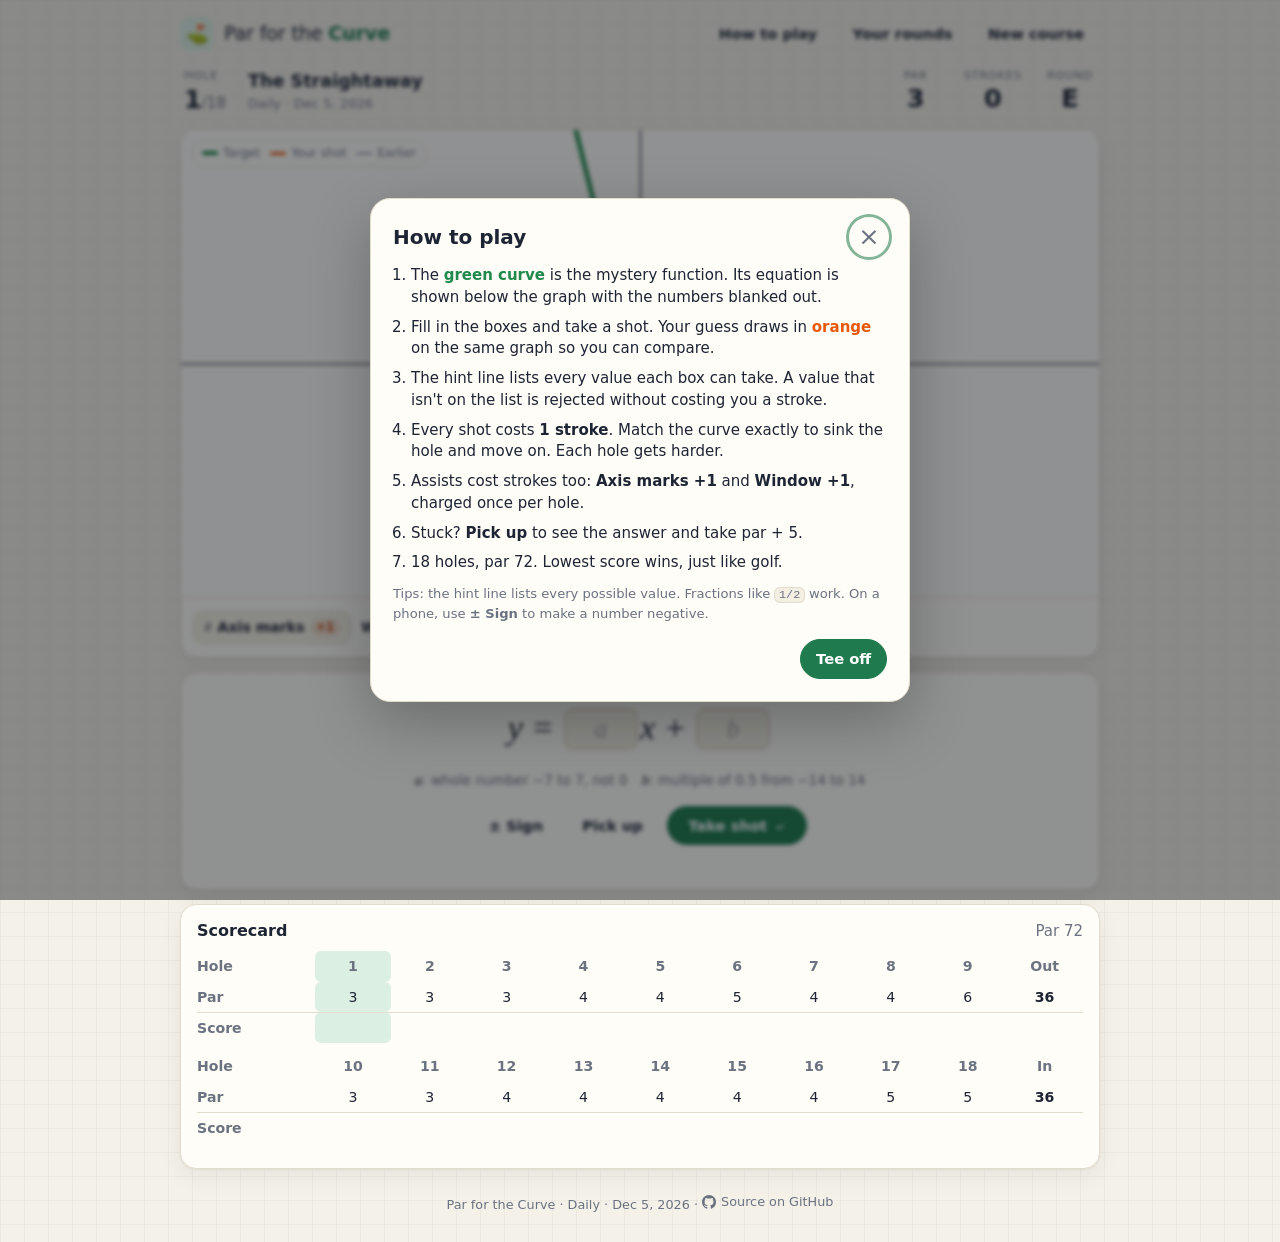
==== commit 9f92147b: "Call it Your rounds, not Leaderboard Scores live in localStorage, so a second browser opening the sa" ====
--- a/public/index.html
+++ b/public/index.html
@@ -56,7 +56,7 @@
     </a>
     <nav class="topnav">
       <button class="btn ghost" data-open="help" aria-label="How to play"><span class="lbl-full">How to play</span><span class="lbl-short">Help</span></button>
-      <button class="btn ghost" data-open="board" aria-label="Leaderboard"><span class="lbl-full">Leaderboard</span><span class="lbl-short">Scores</span></button>
+      <button class="btn ghost" data-open="board" aria-label="Your rounds"><span class="lbl-full">Your rounds</span><span class="lbl-short">Rounds</span></button>
       <button class="btn ghost" data-open="course" aria-label="New course"><span class="lbl-full">New course</span><span class="lbl-short">Courses</span></button>
     </nav>
   </header>
@@ -160,16 +160,16 @@
     </div>
   </dialog>
 
-  <!-- Leaderboard -->
+  <!-- Your rounds -->
   <dialog id="dlg-board">
     <div class="dlg">
-      <header><h2>Leaderboard</h2><button class="x" data-close aria-label="Close">×</button></header>
+      <header><h2>Your rounds</h2><button class="x" data-close aria-label="Close">×</button></header>
       <div class="tabs" role="tablist">
         <button role="tab" data-tab="course" aria-selected="true">This course</button>
         <button role="tab" data-tab="all" aria-selected="false">All rounds</button>
       </div>
       <div id="boardBody"></div>
-      <p class="fine">Scores are saved in this browser.</p>
+      <p class="fine">Rounds are saved in this browser only — no one else can see them, and they do not carry to your other devices.</p>
     </div>
   </dialog>
 
@@ -223,16 +223,16 @@
       <p class="center muted" id="finLine"></p>
       <pre class="emoji-card" id="finEmoji"></pre>
       <form id="lbForm" class="lb-form">
-        <label for="lbName">Name for the leaderboard</label>
+        <label for="lbName">Name this round</label>
         <div class="inline">
           <input id="lbName" maxlength="20" required placeholder="Your name">
-          <button class="btn primary">Save score</button>
+          <button class="btn primary">Save round</button>
         </div>
       </form>
-      <p class="center saved" id="lbSaved" hidden>Score saved to the leaderboard.</p>
+      <p class="center saved" id="lbSaved" hidden>Round saved to this browser.</p>
       <div class="dlg-actions">
         <button class="btn" id="shareBtn">Share result</button>
-        <button class="btn ghost" data-open="board">Leaderboard</button>
+        <button class="btn ghost" data-open="board">Your rounds</button>
         <button class="btn ghost" data-open="course">Another course</button>
       </div>
     </div>
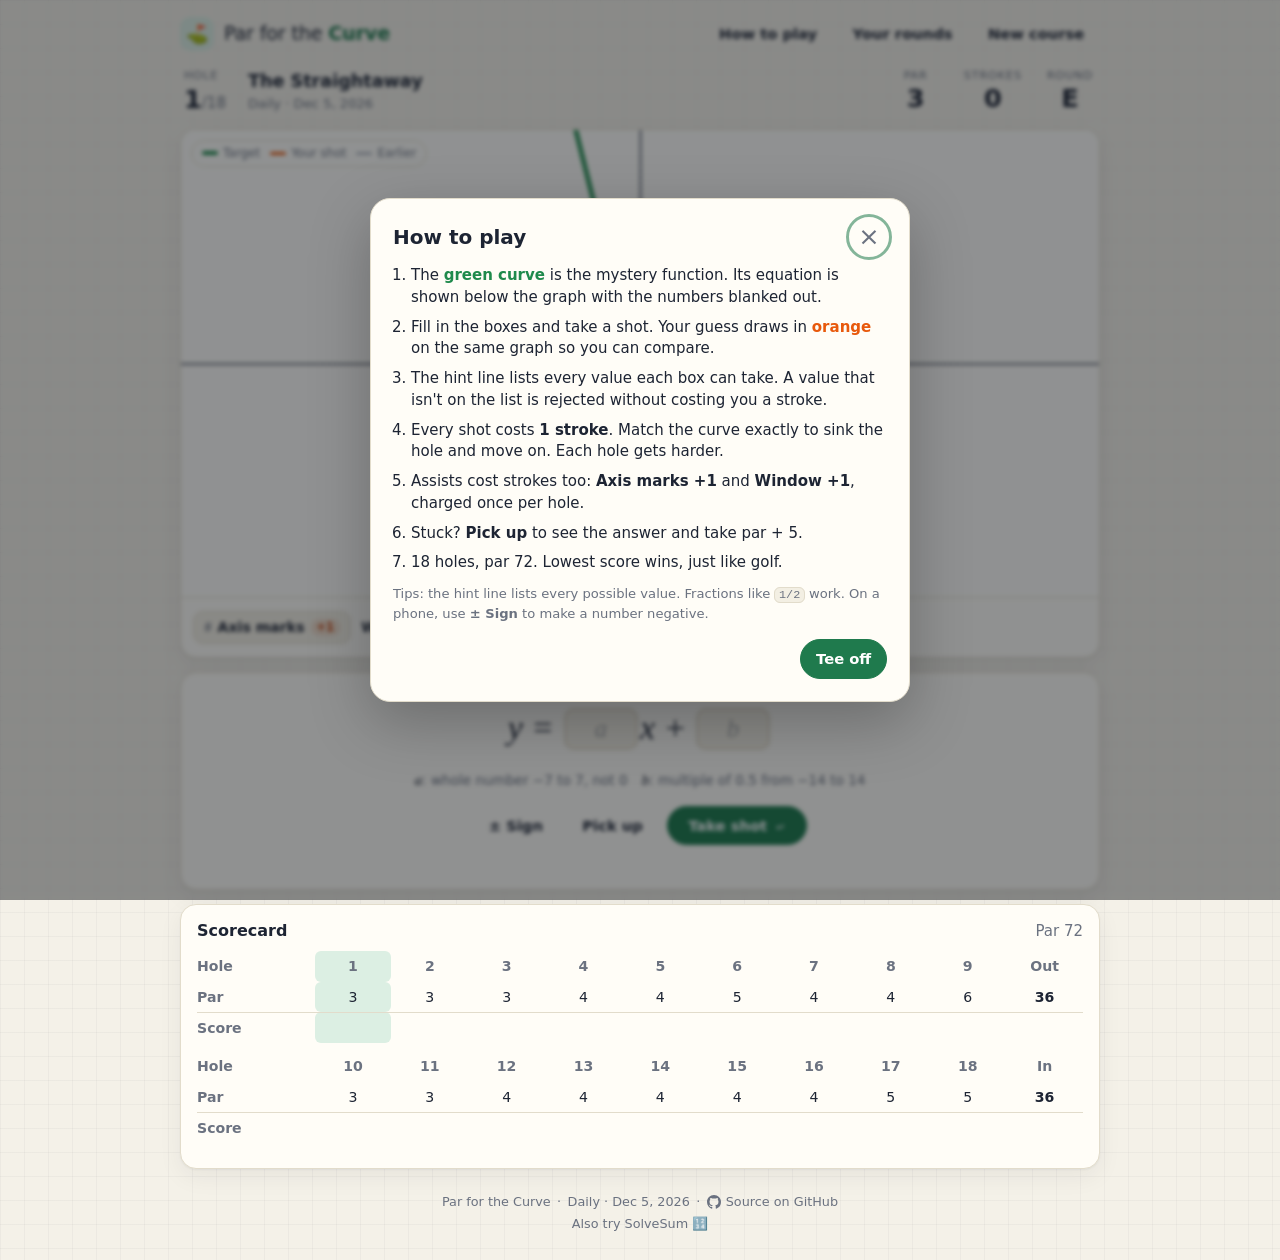
==== commit 6485a51b: "Link to SolveSum from the footer and align footer items Footer items are now a wrapping flex row wit" ====
--- a/public/index.html
+++ b/public/index.html
@@ -133,11 +133,13 @@
   </main>
 
   <footer class="foot">
-    <span>Par for the Curve</span> · <span id="footCourse"></span> ·
-    <a class="foot-link" href="https://github.com/tryonlinux/par-for-the-curve" target="_blank" rel="noopener noreferrer">
+    <span class="foot-group"><span>Par for the Curve</span><span class="sep" aria-hidden="true">·</span><span id="footCourse"></span></span>
+    <span class="sep foot-gsep" aria-hidden="true">·</span>
+    <span class="foot-group"><a class="foot-link" href="https://github.com/tryonlinux/par-for-the-curve" target="_blank" rel="noopener noreferrer">
       <svg class="gh" viewBox="0 0 16 16" width="14" height="14" aria-hidden="true"><path fill="currentColor" d="M8 0C3.58 0 0 3.58 0 8c0 3.54 2.29 6.53 5.47 7.59.4.07.55-.17.55-.38 0-.19-.01-.82-.01-1.49-2.01.37-2.53-.49-2.69-.94-.09-.23-.48-.94-.82-1.13-.28-.15-.68-.52-.01-.53.63-.01 1.08.58 1.23.82.72 1.21 1.87.87 2.33.66.07-.52.28-.87.51-1.07-1.78-.2-3.64-.89-3.64-3.95 0-.87.31-1.59.82-2.15-.08-.2-.36-1.02.08-2.12 0 0 .67-.21 2.2.82.64-.18 1.32-.27 2-.27.68 0 1.36.09 2 .27 1.53-1.04 2.2-.82 2.2-.82.44 1.1.16 1.92.08 2.12.51.56.82 1.27.82 2.15 0 3.07-1.87 3.75-3.65 3.95.29.25.54.73.54 1.48 0 1.07-.01 1.93-.01 2.2 0 .21.15.46.55.38A8.012 8.012 0 0 0 16 8c0-4.42-3.58-8-8-8Z"/></svg>
       Source on GitHub
-    </a>
+    </a></span>
+    <a class="foot-link foot-also" href="https://solvesum.tryonlinux.com/">Also try SolveSum 🔢</a>
   </footer>
 
   <div class="toast" id="toast" role="status" aria-live="polite"></div>
--- a/public/style.css
+++ b/public/style.css
@@ -410,9 +410,22 @@
   max-width: 920px;
   margin: 0 auto;
   padding-block: 0 28px;
+  display: flex;
+  flex-wrap: wrap;
+  justify-content: center;
+  align-items: center;
+  gap: 4px 0;
   text-align: center;
   font-size: 0.8rem;
-  color: var(--muted);
+  line-height: 1.4;
+  color: var(--muted);
+}
+.foot .sep { margin-inline: 0.5em; }
+.foot-group { display: inline-flex; flex-wrap: wrap; justify-content: center; align-items: center; }
+.foot-also { flex-basis: 100%; justify-content: center; }
+@media (max-width: 640px) {
+  .foot-gsep { display: none; }
+  .foot-group { flex-basis: 100%; }
 }
 .foot-link {
   color: inherit;
@@ -420,10 +433,9 @@
   display: inline-flex;
   align-items: center;
   gap: 5px;
-  border-bottom: 1px solid transparent;
-  transition: color 0.15s, border-color 0.15s;
-}
-.foot-link:hover { color: var(--ink); border-bottom-color: var(--line); }
+  transition: color 0.15s;
+}
+.foot-link:hover { color: var(--ink); text-decoration: underline; text-decoration-color: var(--line); text-underline-offset: 3px; }
 .foot .gh { flex: none; }
 
 /* ---------- toast ---------- */
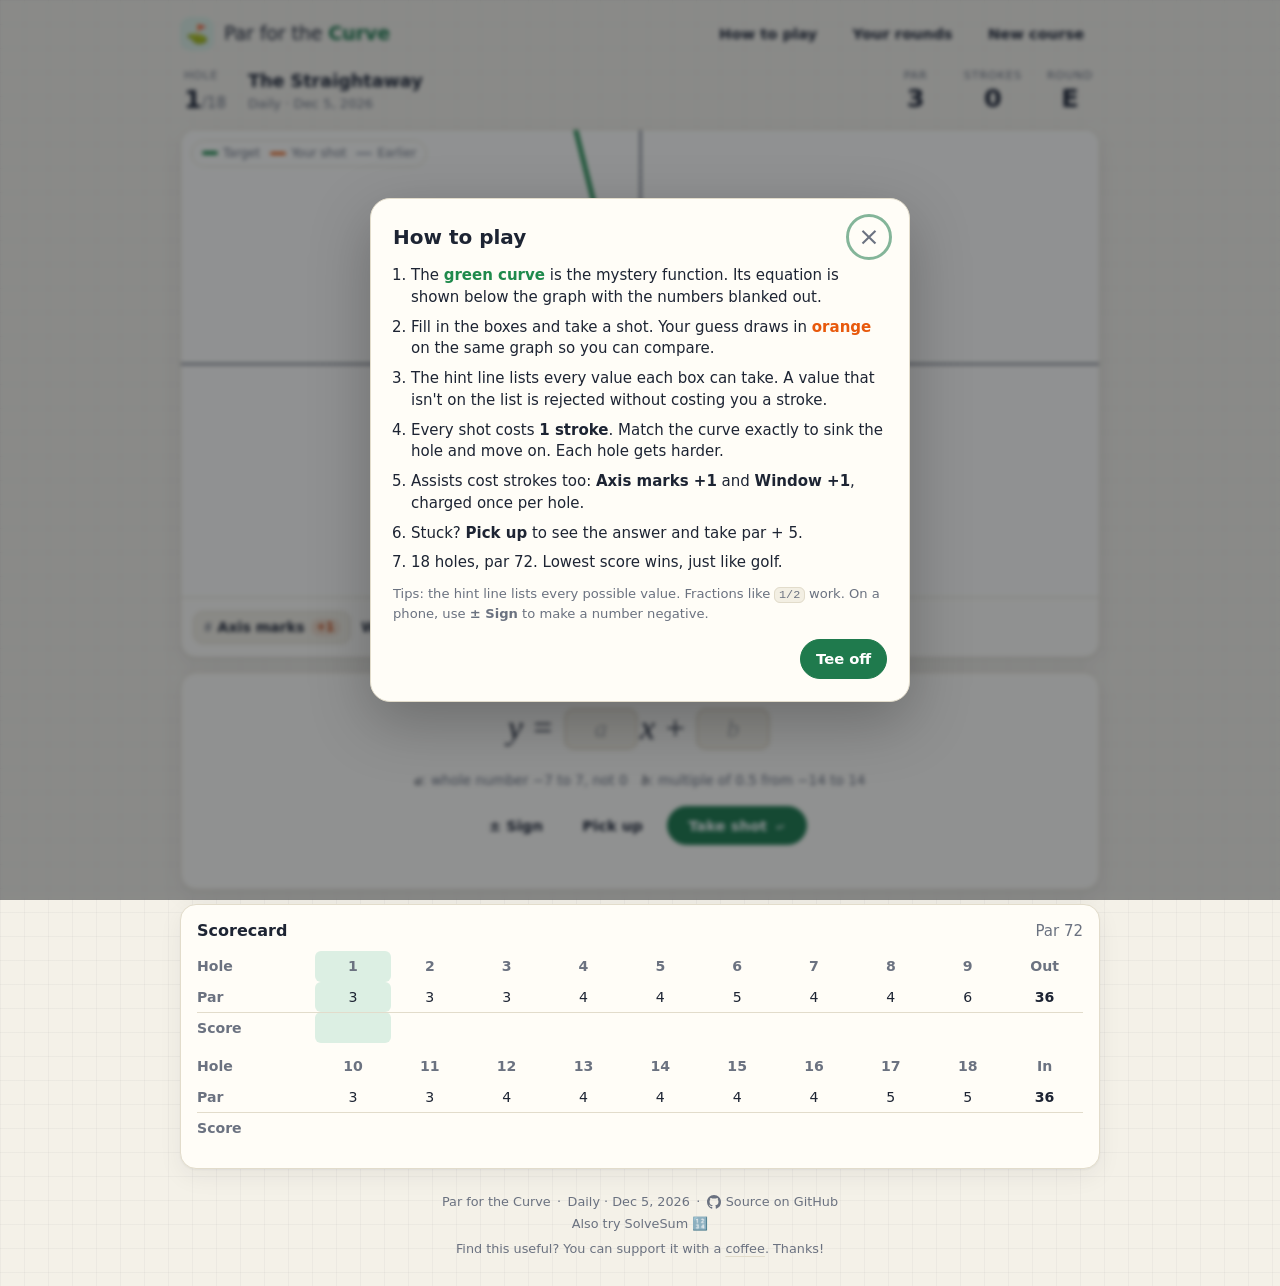
==== commit 8e5a0497: "Add Buy Me a Coffee support line to footer Co-Authored-By: Claude Opus 5 <noreply@anthropic.com>" ====
--- a/public/index.html
+++ b/public/index.html
@@ -140,6 +140,7 @@
       Source on GitHub
     </a></span>
     <a class="foot-link foot-also" href="https://solvesum.tryonlinux.com/">Also try SolveSum 🔢</a>
+    <p class="foot-support">Find this useful? You can support it with a <a href="https://buymeacoffee.com/tryomas" target="_blank" rel="noopener noreferrer">coffee</a>. Thanks!</p>
   </footer>
 
   <div class="toast" id="toast" role="status" aria-live="polite"></div>
--- a/public/style.css
+++ b/public/style.css
@@ -437,6 +437,9 @@
 }
 .foot-link:hover { color: var(--ink); text-decoration: underline; text-decoration-color: var(--line); text-underline-offset: 3px; }
 .foot .gh { flex: none; }
+.foot-support { flex-basis: 100%; margin: 4px 0 0; }
+.foot-support a { color: inherit; text-underline-offset: 3px; text-decoration-color: var(--line); }
+.foot-support a:hover { color: var(--ink); }
 
 /* ---------- toast ---------- */
 .toast {
